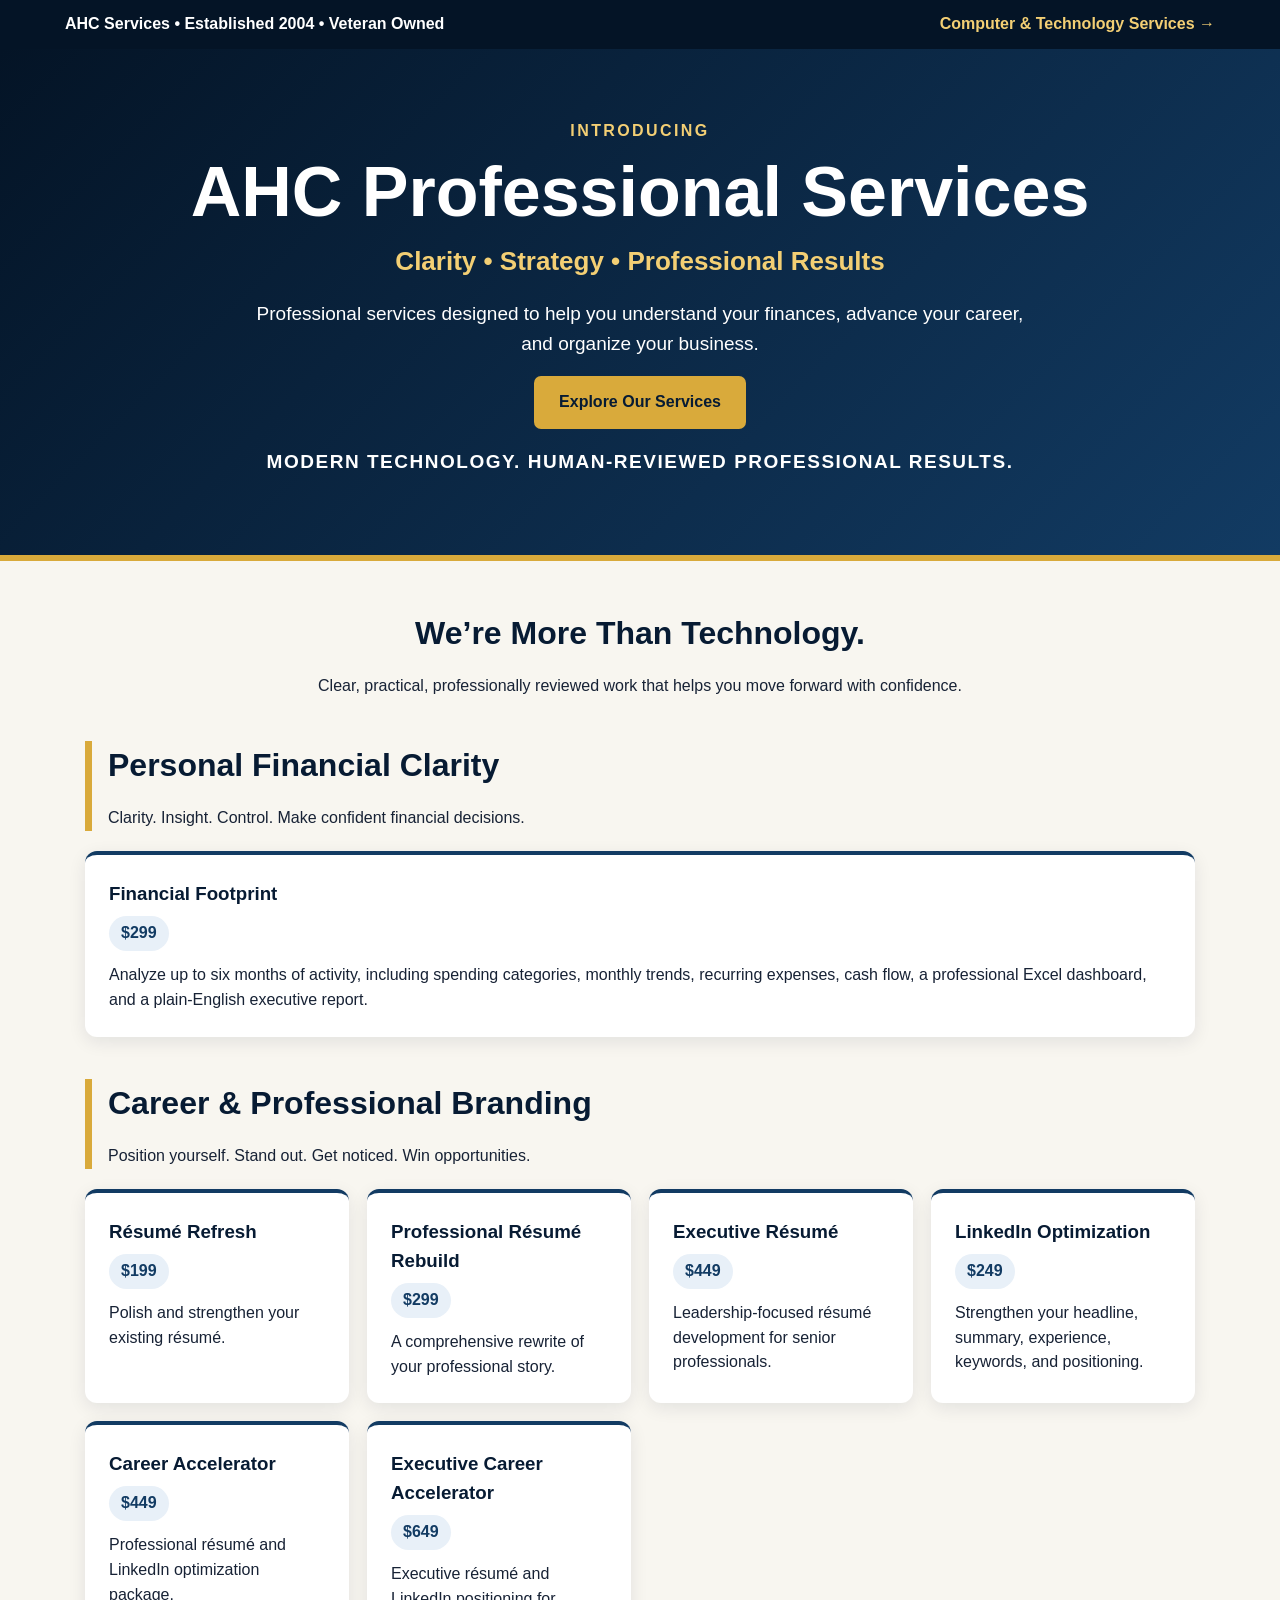
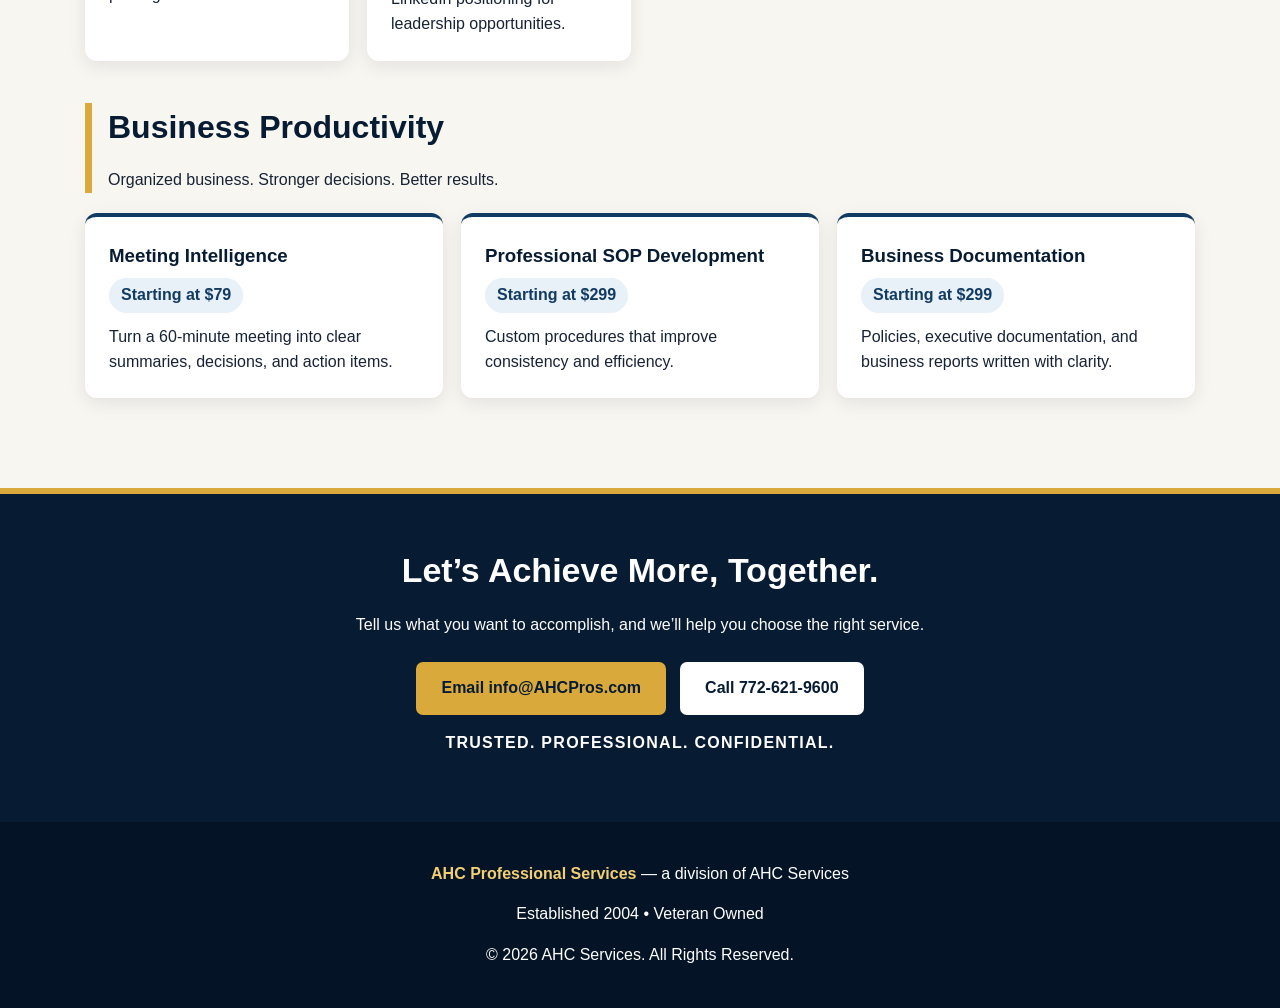
==== professional-services/index.html @ 4dd50b7e "Add AHC Professional Services landing page" ====
<!DOCTYPE html>
<html lang="en">
<head>
<meta charset="UTF-8"><meta name="viewport" content="width=device-width,initial-scale=1">
<meta name="description" content="AHC Professional Services offers financial clarity, career branding, meeting intelligence, SOP development, and business documentation.">
<title>AHC Professional Services | Clarity, Strategy, Professional Results</title>
<link rel="icon" href="../logo.png">
<style>
:root{--navy:#071b33;--blue:#123b63;--gold:#d9aa3b;--cream:#f8f6f0;--ink:#172235}*{box-sizing:border-box}body{margin:0;font-family:Arial,Helvetica,sans-serif;background:var(--cream);color:var(--ink);line-height:1.55}.top{background:#041426;color:#fff;padding:12px 20px}.top div{max-width:1150px;margin:auto;display:flex;justify-content:space-between;gap:20px}.top a{color:#fff;text-decoration:none;font-weight:700}.top .back{color:#f3cf74}.hero{background:linear-gradient(135deg,#041426,#123b63);color:#fff;text-align:center;padding:70px 20px 60px;border-bottom:6px solid var(--gold)}.eyebrow{color:#f3cf74;font-weight:800;letter-spacing:.15em}.hero h1{font-size:clamp(40px,7vw,70px);line-height:1.05;margin:12px 0}.tag{font-size:clamp(18px,3vw,26px);font-weight:700;color:#f3cf74}.hero p{max-width:800px;margin:18px auto;font-size:19px}.btn{display:inline-block;padding:14px 25px;border-radius:7px;text-decoration:none;font-weight:800;background:var(--gold);color:var(--navy)}main{max-width:1150px;margin:auto;padding:48px 20px}.intro{text-align:center;max-width:850px;margin:0 auto 35px}.intro h2,.category h2{color:var(--navy);font-size:32px;margin:0 0 10px}.category{margin:42px 0}.category-head{border-left:7px solid var(--gold);padding-left:16px}.grid{display:grid;grid-template-columns:repeat(auto-fit,minmax(250px,1fr));gap:18px;margin-top:20px}.card{background:#fff;border-radius:12px;padding:24px;box-shadow:0 5px 18px rgba(7,27,51,.09);border-top:4px solid var(--blue)}.card h3{margin:0 0 8px;color:var(--navy)}.price{display:inline-block;background:#e8f0f8;color:var(--blue);font-weight:800;border-radius:20px;padding:5px 12px;margin-bottom:12px}.card p{margin:0}.cta{background:var(--navy);color:#fff;text-align:center;padding:50px 20px;border-top:6px solid var(--gold)}.cta h2{font-size:34px;margin:0}.buttons{display:flex;justify-content:center;gap:14px;flex-wrap:wrap;margin-top:24px}.btn.white{background:#fff}.trust{font-weight:800;letter-spacing:.08em}.footer{background:#041426;color:#fff;text-align:center;padding:24px}.footer strong{color:#f3cf74}@media(max-width:650px){.top div{flex-direction:column;text-align:center;gap:5px}.hero{padding:48px 18px}main{padding:36px 17px}.btn{width:100%;max-width:340px}}
</style></head>
<body>
<nav class="top"><div><a href="/">AHC Services • Established 2004 • Veteran Owned</a><a class="back" href="/">Computer & Technology Services →</a></div></nav>
<header class="hero"><div class="eyebrow">INTRODUCING</div><h1>AHC Professional Services</h1><div class="tag">Clarity • Strategy • Professional Results</div><p>Professional services designed to help you understand your finances, advance your career, and organize your business.</p><a class="btn" href="#services">Explore Our Services</a><p class="trust">MODERN TECHNOLOGY. HUMAN-REVIEWED PROFESSIONAL RESULTS.</p></header>
<main id="services"><section class="intro"><h2>We’re More Than Technology.</h2><p>Clear, practical, professionally reviewed work that helps you move forward with confidence.</p></section>
<section class="category"><div class="category-head"><h2>Personal Financial Clarity</h2><p>Clarity. Insight. Control. Make confident financial decisions.</p></div><div class="grid"><article class="card"><h3>Financial Footprint</h3><span class="price">$299</span><p>Analyze up to six months of activity, including spending categories, monthly trends, recurring expenses, cash flow, a professional Excel dashboard, and a plain-English executive report.</p></article></div></section>
<section class="category"><div class="category-head"><h2>Career & Professional Branding</h2><p>Position yourself. Stand out. Get noticed. Win opportunities.</p></div><div class="grid">
<article class="card"><h3>Résumé Refresh</h3><span class="price">$199</span><p>Polish and strengthen your existing résumé.</p></article><article class="card"><h3>Professional Résumé Rebuild</h3><span class="price">$299</span><p>A comprehensive rewrite of your professional story.</p></article><article class="card"><h3>Executive Résumé</h3><span class="price">$449</span><p>Leadership-focused résumé development for senior professionals.</p></article><article class="card"><h3>LinkedIn Optimization</h3><span class="price">$249</span><p>Strengthen your headline, summary, experience, keywords, and positioning.</p></article><article class="card"><h3>Career Accelerator</h3><span class="price">$449</span><p>Professional résumé and LinkedIn optimization package.</p></article><article class="card"><h3>Executive Career Accelerator</h3><span class="price">$649</span><p>Executive résumé and LinkedIn positioning for leadership opportunities.</p></article>
</div></section>
<section class="category"><div class="category-head"><h2>Business Productivity</h2><p>Organized business. Stronger decisions. Better results.</p></div><div class="grid"><article class="card"><h3>Meeting Intelligence</h3><span class="price">Starting at $79</span><p>Turn a 60-minute meeting into clear summaries, decisions, and action items.</p></article><article class="card"><h3>Professional SOP Development</h3><span class="price">Starting at $299</span><p>Custom procedures that improve consistency and efficiency.</p></article><article class="card"><h3>Business Documentation</h3><span class="price">Starting at $299</span><p>Policies, executive documentation, and business reports written with clarity.</p></article></div></section></main>
<section class="cta"><h2>Let’s Achieve More, Together.</h2><p>Tell us what you want to accomplish, and we’ll help you choose the right service.</p><div class="buttons"><a class="btn" href="mailto:info@AHCPros.com?subject=AHC%20Professional%20Services%20Inquiry">Email info@AHCPros.com</a><a class="btn white" href="tel:7726219600">Call 772-621-9600</a></div><p class="trust">TRUSTED. PROFESSIONAL. CONFIDENTIAL.</p></section>
<footer class="footer"><p><strong>AHC Professional Services</strong> — a division of AHC Services</p><p>Established 2004 • Veteran Owned</p><p>© 2026 AHC Services. All Rights Reserved.</p></footer>
</body></html>
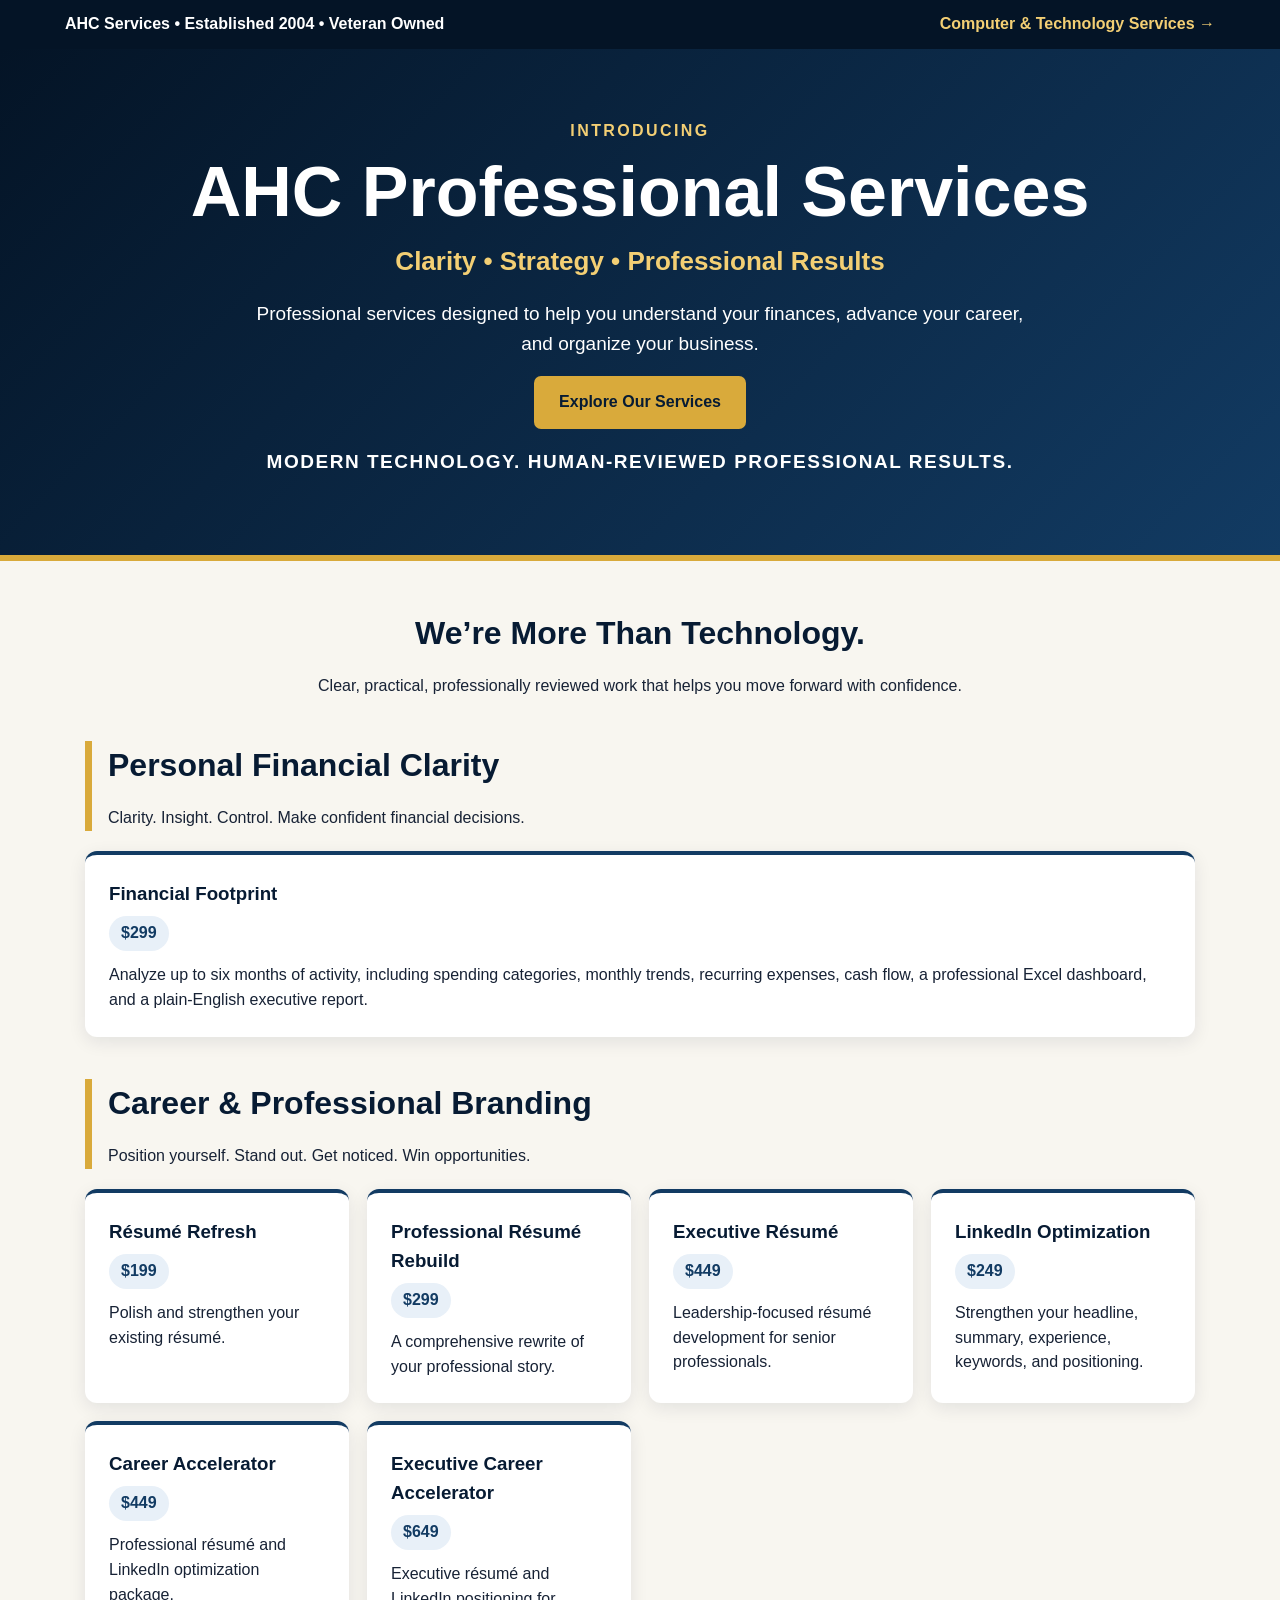
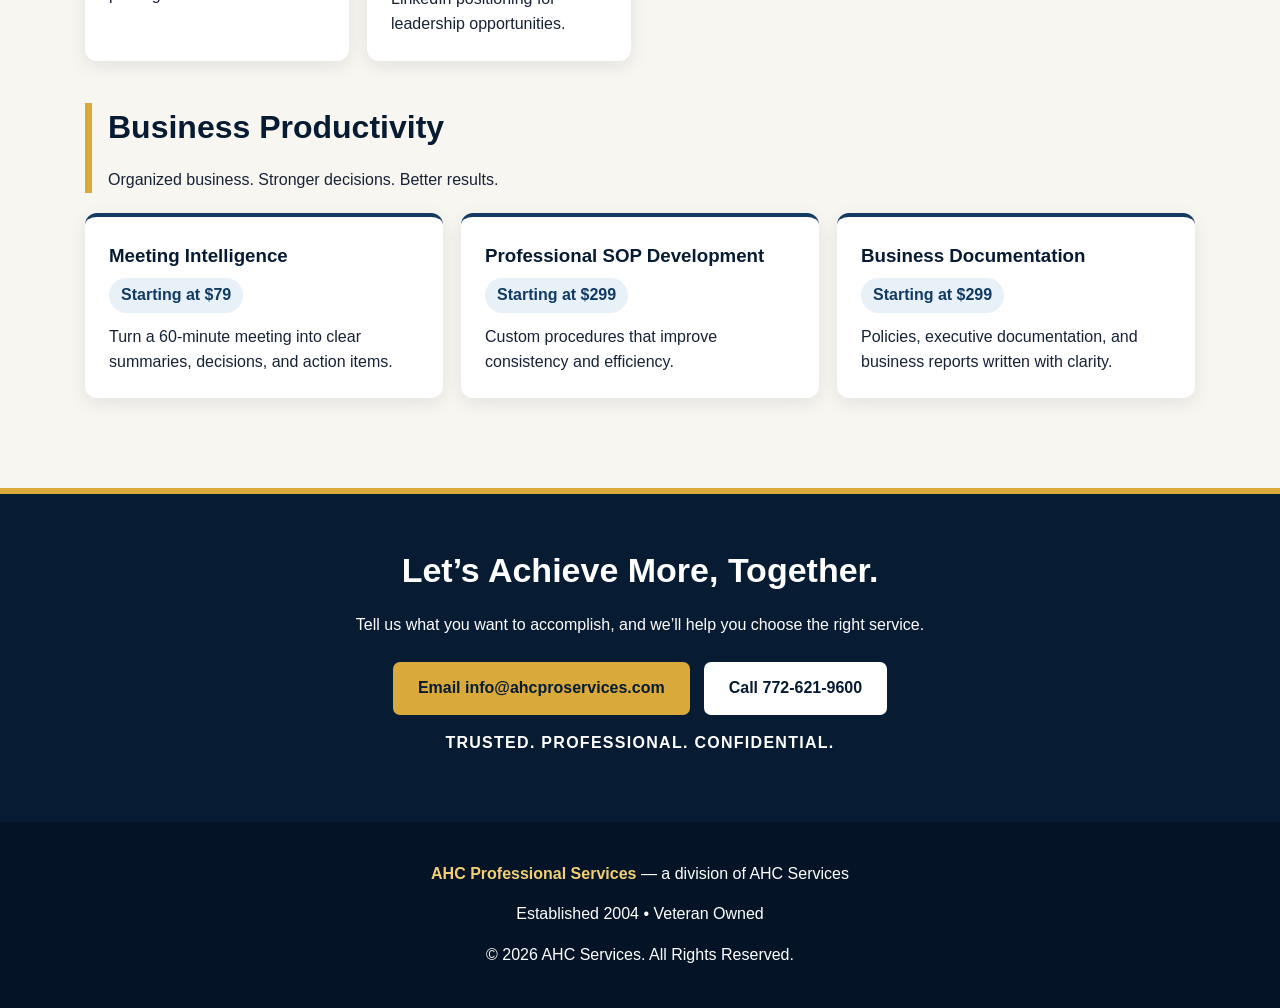
==== commit 2c69064c: "Correct AHC Professional Services email address" ====
--- a/professional-services/index.html
+++ b/professional-services/index.html
@@ -17,6 +17,6 @@
 <article class="card"><h3>Résumé Refresh</h3><span class="price">$199</span><p>Polish and strengthen your existing résumé.</p></article><article class="card"><h3>Professional Résumé Rebuild</h3><span class="price">$299</span><p>A comprehensive rewrite of your professional story.</p></article><article class="card"><h3>Executive Résumé</h3><span class="price">$449</span><p>Leadership-focused résumé development for senior professionals.</p></article><article class="card"><h3>LinkedIn Optimization</h3><span class="price">$249</span><p>Strengthen your headline, summary, experience, keywords, and positioning.</p></article><article class="card"><h3>Career Accelerator</h3><span class="price">$449</span><p>Professional résumé and LinkedIn optimization package.</p></article><article class="card"><h3>Executive Career Accelerator</h3><span class="price">$649</span><p>Executive résumé and LinkedIn positioning for leadership opportunities.</p></article>
 </div></section>
 <section class="category"><div class="category-head"><h2>Business Productivity</h2><p>Organized business. Stronger decisions. Better results.</p></div><div class="grid"><article class="card"><h3>Meeting Intelligence</h3><span class="price">Starting at $79</span><p>Turn a 60-minute meeting into clear summaries, decisions, and action items.</p></article><article class="card"><h3>Professional SOP Development</h3><span class="price">Starting at $299</span><p>Custom procedures that improve consistency and efficiency.</p></article><article class="card"><h3>Business Documentation</h3><span class="price">Starting at $299</span><p>Policies, executive documentation, and business reports written with clarity.</p></article></div></section></main>
-<section class="cta"><h2>Let’s Achieve More, Together.</h2><p>Tell us what you want to accomplish, and we’ll help you choose the right service.</p><div class="buttons"><a class="btn" href="mailto:info@AHCPros.com?subject=AHC%20Professional%20Services%20Inquiry">Email info@AHCPros.com</a><a class="btn white" href="tel:7726219600">Call 772-621-9600</a></div><p class="trust">TRUSTED. PROFESSIONAL. CONFIDENTIAL.</p></section>
+<section class="cta"><h2>Let’s Achieve More, Together.</h2><p>Tell us what you want to accomplish, and we’ll help you choose the right service.</p><div class="buttons"><a class="btn" href="mailto:info@ahcproservices.com?subject=AHC%20Professional%20Services%20Inquiry">Email info@ahcproservices.com</a><a class="btn white" href="tel:7726219600">Call 772-621-9600</a></div><p class="trust">TRUSTED. PROFESSIONAL. CONFIDENTIAL.</p></section>
 <footer class="footer"><p><strong>AHC Professional Services</strong> — a division of AHC Services</p><p>Established 2004 • Veteran Owned</p><p>© 2026 AHC Services. All Rights Reserved.</p></footer>
 </body></html>
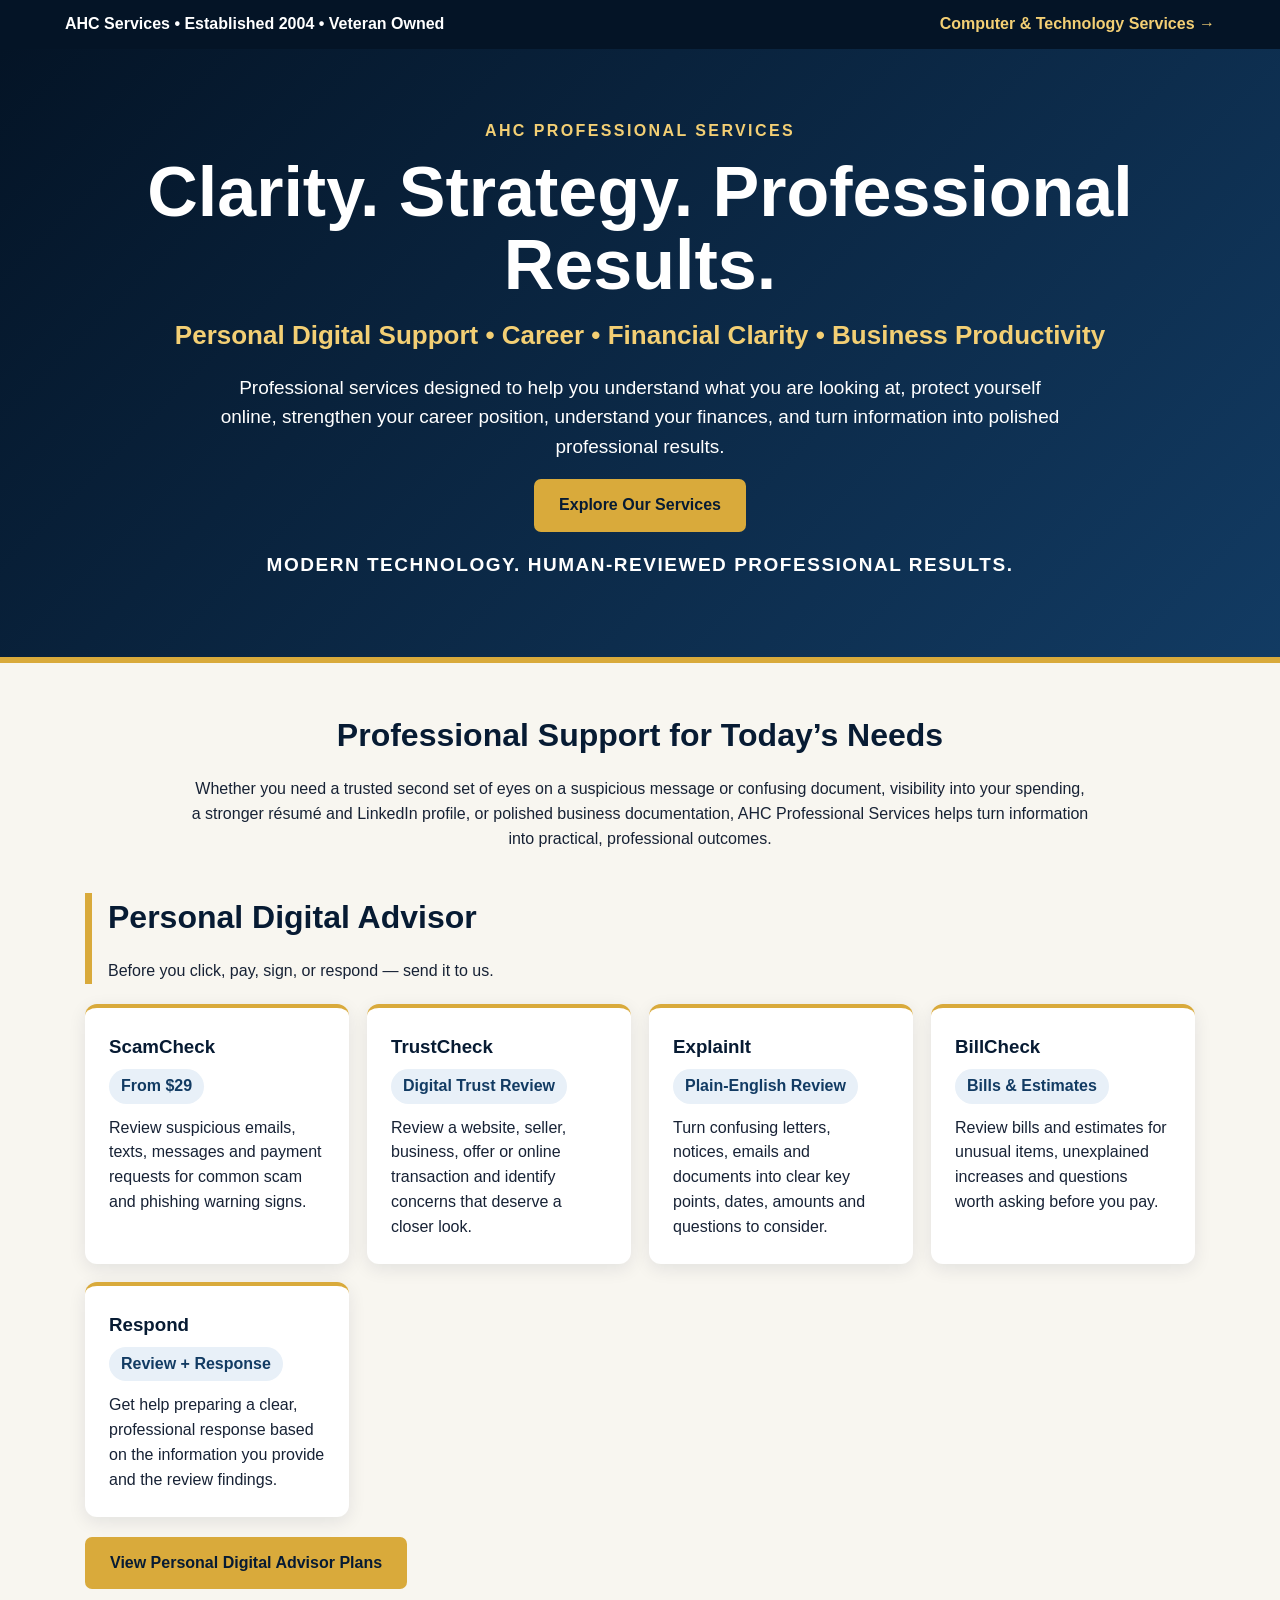
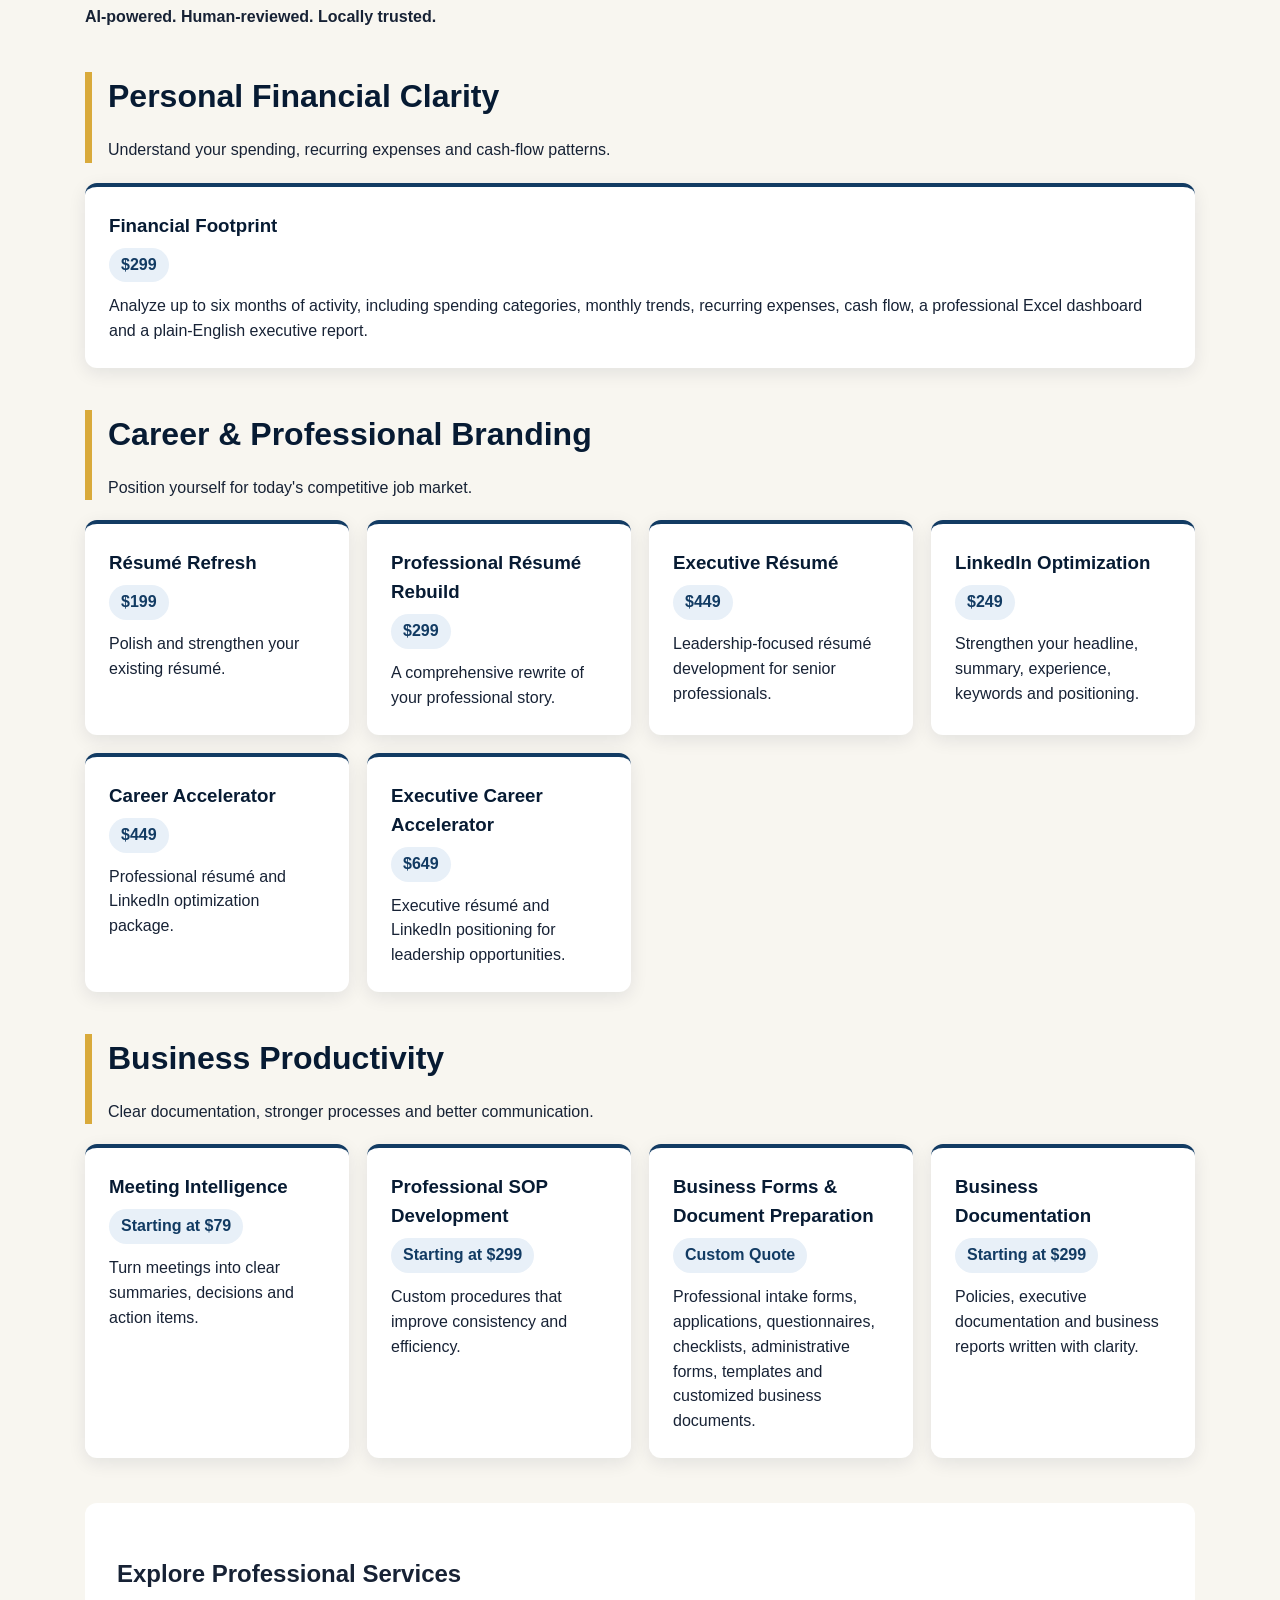
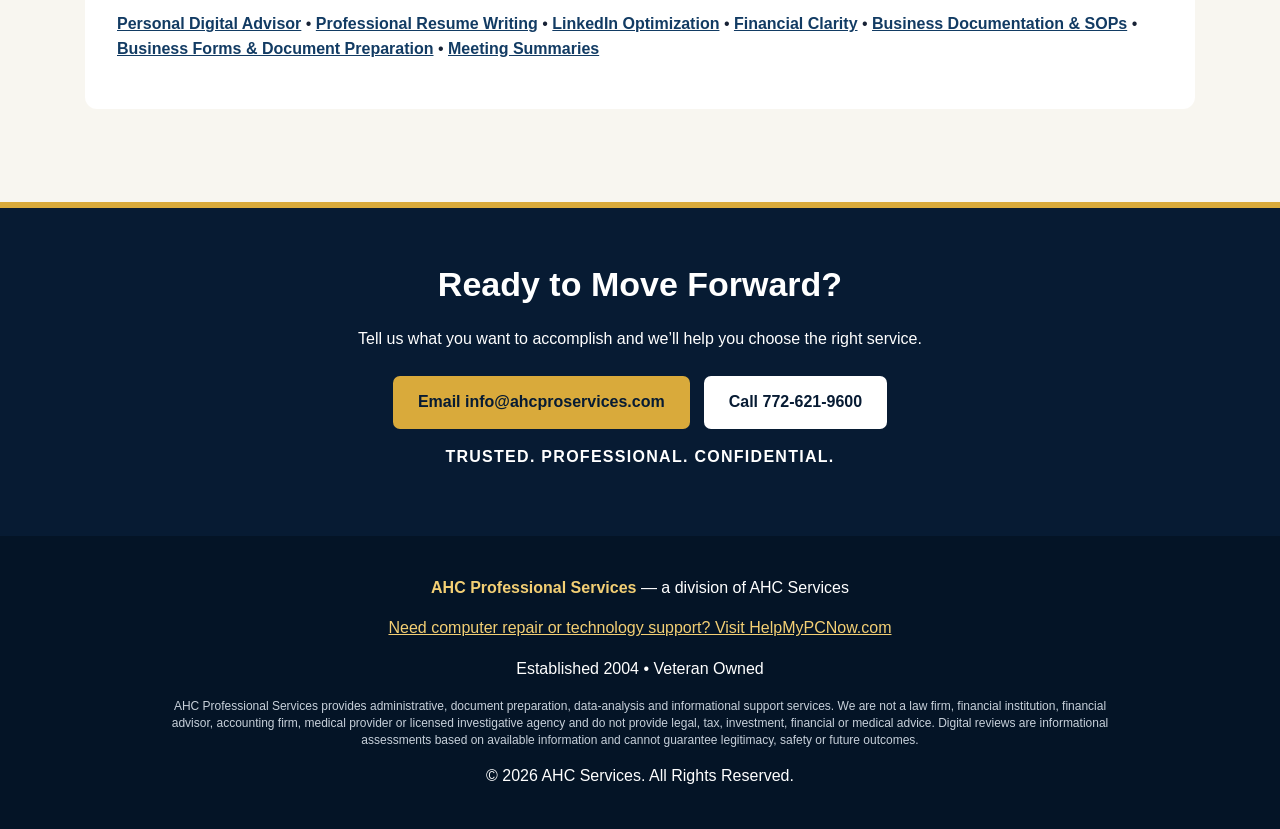
==== commit 8ca7eaf1: "Sync Professional Services page with current AHC Pro offerings" ====
--- a/professional-services/index.html
+++ b/professional-services/index.html
@@ -2,21 +2,41 @@
 <html lang="en">
 <head>
 <meta charset="UTF-8"><meta name="viewport" content="width=device-width,initial-scale=1">
-<meta name="description" content="AHC Professional Services offers financial clarity, career branding, meeting intelligence, SOP development, and business documentation.">
-<title>AHC Professional Services | Clarity, Strategy, Professional Results</title>
+<title>AHC Professional Services | Personal Digital Support, Resumes, Financial Clarity & Business Documentation</title>
+<meta name="description" content="AHC Professional Services helps individuals and businesses with personal digital support, scam and document reviews, professional resumes, LinkedIn optimization, financial clarity reports, SOPs, meeting summaries and business documentation.">
+<meta name="robots" content="index, follow, max-image-preview:large">
+<link rel="canonical" href="https://helpmypcnow.com/professional-services/">
+<meta property="og:type" content="website">
+<meta property="og:site_name" content="AHC Professional Services">
+<meta property="og:title" content="AHC Professional Services | Clarity, Strategy, Professional Results">
+<meta property="og:description" content="Personal digital support, career branding, financial clarity and business productivity services from AHC Professional Services.">
+<meta property="og:url" content="https://helpmypcnow.com/professional-services/">
+<meta property="og:image" content="https://helpmypcnow.com/logo.png">
+<meta name="twitter:card" content="summary">
+<meta name="twitter:title" content="AHC Professional Services | Clarity, Strategy, Professional Results">
+<meta name="twitter:description" content="Personal digital support, career branding, financial clarity and business productivity services.">
+<meta name="twitter:image" content="https://helpmypcnow.com/logo.png">
 <link rel="icon" href="../logo.png">
-<style>
-:root{--navy:#071b33;--blue:#123b63;--gold:#d9aa3b;--cream:#f8f6f0;--ink:#172235}*{box-sizing:border-box}body{margin:0;font-family:Arial,Helvetica,sans-serif;background:var(--cream);color:var(--ink);line-height:1.55}.top{background:#041426;color:#fff;padding:12px 20px}.top div{max-width:1150px;margin:auto;display:flex;justify-content:space-between;gap:20px}.top a{color:#fff;text-decoration:none;font-weight:700}.top .back{color:#f3cf74}.hero{background:linear-gradient(135deg,#041426,#123b63);color:#fff;text-align:center;padding:70px 20px 60px;border-bottom:6px solid var(--gold)}.eyebrow{color:#f3cf74;font-weight:800;letter-spacing:.15em}.hero h1{font-size:clamp(40px,7vw,70px);line-height:1.05;margin:12px 0}.tag{font-size:clamp(18px,3vw,26px);font-weight:700;color:#f3cf74}.hero p{max-width:800px;margin:18px auto;font-size:19px}.btn{display:inline-block;padding:14px 25px;border-radius:7px;text-decoration:none;font-weight:800;background:var(--gold);color:var(--navy)}main{max-width:1150px;margin:auto;padding:48px 20px}.intro{text-align:center;max-width:850px;margin:0 auto 35px}.intro h2,.category h2{color:var(--navy);font-size:32px;margin:0 0 10px}.category{margin:42px 0}.category-head{border-left:7px solid var(--gold);padding-left:16px}.grid{display:grid;grid-template-columns:repeat(auto-fit,minmax(250px,1fr));gap:18px;margin-top:20px}.card{background:#fff;border-radius:12px;padding:24px;box-shadow:0 5px 18px rgba(7,27,51,.09);border-top:4px solid var(--blue)}.card h3{margin:0 0 8px;color:var(--navy)}.price{display:inline-block;background:#e8f0f8;color:var(--blue);font-weight:800;border-radius:20px;padding:5px 12px;margin-bottom:12px}.card p{margin:0}.cta{background:var(--navy);color:#fff;text-align:center;padding:50px 20px;border-top:6px solid var(--gold)}.cta h2{font-size:34px;margin:0}.buttons{display:flex;justify-content:center;gap:14px;flex-wrap:wrap;margin-top:24px}.btn.white{background:#fff}.trust{font-weight:800;letter-spacing:.08em}.footer{background:#041426;color:#fff;text-align:center;padding:24px}.footer strong{color:#f3cf74}@media(max-width:650px){.top div{flex-direction:column;text-align:center;gap:5px}.hero{padding:48px 18px}main{padding:36px 17px}.btn{width:100%;max-width:340px}}
-</style></head>
+<script type="application/ld+json">{"@context":"https://schema.org","@type":"ProfessionalService","name":"AHC Professional Services","url":"https://helpmypcnow.com/professional-services/","logo":"https://helpmypcnow.com/logo.png","telephone":"+1-772-621-9600","email":"info@ahcproservices.com","description":"Personal digital support, administrative document preparation, data analysis, career branding and business productivity services.","parentOrganization":{"@type":"Organization","name":"AHC Services","foundingDate":"2004"},"hasOfferCatalog":{"@type":"OfferCatalog","name":"AHC Professional Services","itemListElement":[{"@type":"Offer","itemOffered":{"@type":"Service","name":"Personal Digital Advisor"}},{"@type":"Offer","itemOffered":{"@type":"Service","name":"ScamCheck and TrustCheck"}},{"@type":"Offer","itemOffered":{"@type":"Service","name":"Document Explanation and Bill Review"}},{"@type":"Offer","itemOffered":{"@type":"Service","name":"Financial Footprint and Financial Clarity Reports"}},{"@type":"Offer","itemOffered":{"@type":"Service","name":"Professional and Executive Resume Writing"}},{"@type":"Offer","itemOffered":{"@type":"Service","name":"LinkedIn Profile Optimization"}},{"@type":"Offer","itemOffered":{"@type":"Service","name":"Meeting Summaries"}},{"@type":"Offer","itemOffered":{"@type":"Service","name":"SOP Development"}},{"@type":"Offer","itemOffered":{"@type":"Service","name":"Business Forms and Document Preparation"}},{"@type":"Offer","itemOffered":{"@type":"Service","name":"Business Documentation"}}]}}</script>
+<style>:root{--navy:#071b33;--blue:#123b63;--gold:#d9aa3b;--cream:#f8f6f0;--ink:#172235}*{box-sizing:border-box}body{margin:0;font-family:Arial,Helvetica,sans-serif;background:var(--cream);color:var(--ink);line-height:1.55}.top{background:#041426;color:#fff;padding:12px 20px}.top div{max-width:1150px;margin:auto;display:flex;justify-content:space-between;gap:20px}.top a{color:#fff;text-decoration:none;font-weight:700}.top .back{color:#f3cf74}.hero{background:linear-gradient(135deg,#041426,#123b63);color:#fff;text-align:center;padding:70px 20px 60px;border-bottom:6px solid var(--gold)}.eyebrow{color:#f3cf74;font-weight:800;letter-spacing:.15em}.hero h1{font-size:clamp(40px,7vw,70px);line-height:1.05;margin:12px 0}.tag{font-size:clamp(18px,3vw,26px);font-weight:700;color:#f3cf74}.hero p{max-width:840px;margin:18px auto;font-size:19px}.btn{display:inline-block;padding:14px 25px;border-radius:7px;text-decoration:none;font-weight:800;background:var(--gold);color:var(--navy)}main{max-width:1150px;margin:auto;padding:48px 20px}.intro{text-align:center;max-width:900px;margin:0 auto 35px}.intro h2,.category h2{color:var(--navy);font-size:32px;margin:0 0 10px}.category{margin:42px 0}.category-head{border-left:7px solid var(--gold);padding-left:16px}.grid{display:grid;grid-template-columns:repeat(auto-fit,minmax(250px,1fr));gap:18px;margin-top:20px}.card{background:#fff;border-radius:12px;padding:24px;box-shadow:0 5px 18px rgba(7,27,51,.09);border-top:4px solid var(--blue)}.card.featured{border-top-color:var(--gold)}.card h3{margin:0 0 8px;color:var(--navy)}.card h3 a{color:var(--navy);text-decoration:none}.price{display:inline-block;background:#e8f0f8;color:var(--blue);font-weight:800;border-radius:20px;padding:5px 12px;margin-bottom:12px}.card p{margin:0}.seo-links{background:#fff;padding:32px;border-radius:12px;margin:45px 0}.seo-links a{color:var(--blue);font-weight:700}.cta{background:var(--navy);color:#fff;text-align:center;padding:50px 20px;border-top:6px solid var(--gold)}.cta h2{font-size:34px;margin:0}.buttons{display:flex;justify-content:center;gap:14px;flex-wrap:wrap;margin-top:24px}.btn.white{background:#fff}.trust{font-weight:800;letter-spacing:.08em}.footer{background:#041426;color:#fff;text-align:center;padding:24px}.footer strong{color:#f3cf74}.disclaimer{max-width:950px;margin:15px auto 0;font-size:12px;line-height:1.4;color:#c7d0da}a:focus-visible{outline:3px solid #fff;outline-offset:3px}@media(max-width:650px){.top div{flex-direction:column;text-align:center;gap:5px}.hero{padding:48px 18px}main{padding:36px 17px}.btn{width:100%;max-width:340px}}</style>
+</head>
 <body>
 <nav class="top"><div><a href="/">AHC Services • Established 2004 • Veteran Owned</a><a class="back" href="/">Computer & Technology Services →</a></div></nav>
-<header class="hero"><div class="eyebrow">INTRODUCING</div><h1>AHC Professional Services</h1><div class="tag">Clarity • Strategy • Professional Results</div><p>Professional services designed to help you understand your finances, advance your career, and organize your business.</p><a class="btn" href="#services">Explore Our Services</a><p class="trust">MODERN TECHNOLOGY. HUMAN-REVIEWED PROFESSIONAL RESULTS.</p></header>
-<main id="services"><section class="intro"><h2>We’re More Than Technology.</h2><p>Clear, practical, professionally reviewed work that helps you move forward with confidence.</p></section>
-<section class="category"><div class="category-head"><h2>Personal Financial Clarity</h2><p>Clarity. Insight. Control. Make confident financial decisions.</p></div><div class="grid"><article class="card"><h3>Financial Footprint</h3><span class="price">$299</span><p>Analyze up to six months of activity, including spending categories, monthly trends, recurring expenses, cash flow, a professional Excel dashboard, and a plain-English executive report.</p></article></div></section>
-<section class="category"><div class="category-head"><h2>Career & Professional Branding</h2><p>Position yourself. Stand out. Get noticed. Win opportunities.</p></div><div class="grid">
-<article class="card"><h3>Résumé Refresh</h3><span class="price">$199</span><p>Polish and strengthen your existing résumé.</p></article><article class="card"><h3>Professional Résumé Rebuild</h3><span class="price">$299</span><p>A comprehensive rewrite of your professional story.</p></article><article class="card"><h3>Executive Résumé</h3><span class="price">$449</span><p>Leadership-focused résumé development for senior professionals.</p></article><article class="card"><h3>LinkedIn Optimization</h3><span class="price">$249</span><p>Strengthen your headline, summary, experience, keywords, and positioning.</p></article><article class="card"><h3>Career Accelerator</h3><span class="price">$449</span><p>Professional résumé and LinkedIn optimization package.</p></article><article class="card"><h3>Executive Career Accelerator</h3><span class="price">$649</span><p>Executive résumé and LinkedIn positioning for leadership opportunities.</p></article>
-</div></section>
-<section class="category"><div class="category-head"><h2>Business Productivity</h2><p>Organized business. Stronger decisions. Better results.</p></div><div class="grid"><article class="card"><h3>Meeting Intelligence</h3><span class="price">Starting at $79</span><p>Turn a 60-minute meeting into clear summaries, decisions, and action items.</p></article><article class="card"><h3>Professional SOP Development</h3><span class="price">Starting at $299</span><p>Custom procedures that improve consistency and efficiency.</p></article><article class="card"><h3>Business Documentation</h3><span class="price">Starting at $299</span><p>Policies, executive documentation, and business reports written with clarity.</p></article></div></section></main>
-<section class="cta"><h2>Let’s Achieve More, Together.</h2><p>Tell us what you want to accomplish, and we’ll help you choose the right service.</p><div class="buttons"><a class="btn" href="mailto:info@ahcproservices.com?subject=AHC%20Professional%20Services%20Inquiry">Email info@ahcproservices.com</a><a class="btn white" href="tel:7726219600">Call 772-621-9600</a></div><p class="trust">TRUSTED. PROFESSIONAL. CONFIDENTIAL.</p></section>
-<footer class="footer"><p><strong>AHC Professional Services</strong> — a division of AHC Services</p><p>Established 2004 • Veteran Owned</p><p>© 2026 AHC Services. All Rights Reserved.</p></footer>
+<header class="hero"><div class="eyebrow">AHC PROFESSIONAL SERVICES</div><h1>Clarity. Strategy. Professional Results.</h1><div class="tag">Personal Digital Support • Career • Financial Clarity • Business Productivity</div><p>Professional services designed to help you understand what you are looking at, protect yourself online, strengthen your career position, understand your finances, and turn information into polished professional results.</p><a class="btn" href="#services">Explore Our Services</a><p class="trust">MODERN TECHNOLOGY. HUMAN-REVIEWED PROFESSIONAL RESULTS.</p></header>
+<main id="services">
+<section class="intro"><h2>Professional Support for Today’s Needs</h2><p>Whether you need a trusted second set of eyes on a suspicious message or confusing document, visibility into your spending, a stronger résumé and LinkedIn profile, or polished business documentation, AHC Professional Services helps turn information into practical, professional outcomes.</p></section>
+<section class="category"><div class="category-head"><h2>Personal Digital Advisor</h2><p>Before you click, pay, sign, or respond — send it to us.</p></div><div class="grid">
+<article class="card featured"><h3><a href="https://ahcproservices.com/services/personal-digital-advisor/">ScamCheck</a></h3><span class="price">From $29</span><p>Review suspicious emails, texts, messages and payment requests for common scam and phishing warning signs.</p></article>
+<article class="card featured"><h3><a href="https://ahcproservices.com/services/personal-digital-advisor/">TrustCheck</a></h3><span class="price">Digital Trust Review</span><p>Review a website, seller, business, offer or online transaction and identify concerns that deserve a closer look.</p></article>
+<article class="card featured"><h3><a href="https://ahcproservices.com/services/personal-digital-advisor/">ExplainIt</a></h3><span class="price">Plain-English Review</span><p>Turn confusing letters, notices, emails and documents into clear key points, dates, amounts and questions to consider.</p></article>
+<article class="card featured"><h3><a href="https://ahcproservices.com/services/personal-digital-advisor/">BillCheck</a></h3><span class="price">Bills & Estimates</span><p>Review bills and estimates for unusual items, unexplained increases and questions worth asking before you pay.</p></article>
+<article class="card featured"><h3><a href="https://ahcproservices.com/services/personal-digital-advisor/">Respond</a></h3><span class="price">Review + Response</span><p>Get help preparing a clear, professional response based on the information you provide and the review findings.</p></article>
+</div><p style="margin-top:20px"><a class="btn" href="https://ahcproservices.com/services/personal-digital-advisor/">View Personal Digital Advisor Plans</a></p><p><strong>AI-powered. Human-reviewed. Locally trusted.</strong></p></section>
+<section class="category"><div class="category-head"><h2>Personal Financial Clarity</h2><p>Understand your spending, recurring expenses and cash-flow patterns.</p></div><div class="grid"><article class="card"><h3>Financial Footprint</h3><span class="price">$299</span><p>Analyze up to six months of activity, including spending categories, monthly trends, recurring expenses, cash flow, a professional Excel dashboard and a plain-English executive report.</p></article></div></section>
+<section class="category"><div class="category-head"><h2>Career & Professional Branding</h2><p>Position yourself for today's competitive job market.</p></div><div class="grid"><article class="card"><h3>Résumé Refresh</h3><span class="price">$199</span><p>Polish and strengthen your existing résumé.</p></article><article class="card"><h3>Professional Résumé Rebuild</h3><span class="price">$299</span><p>A comprehensive rewrite of your professional story.</p></article><article class="card"><h3>Executive Résumé</h3><span class="price">$449</span><p>Leadership-focused résumé development for senior professionals.</p></article><article class="card"><h3>LinkedIn Optimization</h3><span class="price">$249</span><p>Strengthen your headline, summary, experience, keywords and positioning.</p></article><article class="card"><h3>Career Accelerator</h3><span class="price">$449</span><p>Professional résumé and LinkedIn optimization package.</p></article><article class="card"><h3>Executive Career Accelerator</h3><span class="price">$649</span><p>Executive résumé and LinkedIn positioning for leadership opportunities.</p></article></div></section>
+<section class="category"><div class="category-head"><h2>Business Productivity</h2><p>Clear documentation, stronger processes and better communication.</p></div><div class="grid"><article class="card"><h3>Meeting Intelligence</h3><span class="price">Starting at $79</span><p>Turn meetings into clear summaries, decisions and action items.</p></article><article class="card"><h3>Professional SOP Development</h3><span class="price">Starting at $299</span><p>Custom procedures that improve consistency and efficiency.</p></article><article class="card"><h3><a href="https://ahcproservices.com/services/business-forms/">Business Forms & Document Preparation</a></h3><span class="price">Custom Quote</span><p>Professional intake forms, applications, questionnaires, checklists, administrative forms, templates and customized business documents.</p></article><article class="card"><h3>Business Documentation</h3><span class="price">Starting at $299</span><p>Policies, executive documentation and business reports written with clarity.</p></article></div></section>
+<section class="seo-links"><h2>Explore Professional Services</h2><p><a href="https://ahcproservices.com/services/personal-digital-advisor/">Personal Digital Advisor</a> • <a href="https://ahcproservices.com/services/resume-writing/">Professional Resume Writing</a> • <a href="https://ahcproservices.com/services/linkedin-optimization/">LinkedIn Optimization</a> • <a href="https://ahcproservices.com/services/financial-clarity/">Financial Clarity</a> • <a href="https://ahcproservices.com/services/business-documentation/">Business Documentation & SOPs</a> • <a href="https://ahcproservices.com/services/business-forms/">Business Forms & Document Preparation</a> • <a href="https://ahcproservices.com/services/meeting-summaries/">Meeting Summaries</a></p></section>
+</main>
+<section class="cta"><h2>Ready to Move Forward?</h2><p>Tell us what you want to accomplish and we’ll help you choose the right service.</p><div class="buttons"><a class="btn" href="mailto:info@ahcproservices.com?subject=AHC%20Professional%20Services%20Inquiry">Email info@ahcproservices.com</a><a class="btn white" href="tel:7726219600">Call 772-621-9600</a></div><p class="trust">TRUSTED. PROFESSIONAL. CONFIDENTIAL.</p></section>
+<footer class="footer"><p><strong>AHC Professional Services</strong> — a division of AHC Services</p><p><a href="https://helpmypcnow.com/" style="color:#f3cf74">Need computer repair or technology support? Visit HelpMyPCNow.com</a></p><p>Established 2004 • Veteran Owned</p><p class="disclaimer">AHC Professional Services provides administrative, document preparation, data-analysis and informational support services. We are not a law firm, financial institution, financial advisor, accounting firm, medical provider or licensed investigative agency and do not provide legal, tax, investment, financial or medical advice. Digital reviews are informational assessments based on available information and cannot guarantee legitimacy, safety or future outcomes.</p><p>© 2026 AHC Services. All Rights Reserved.</p></footer>
 </body></html>
